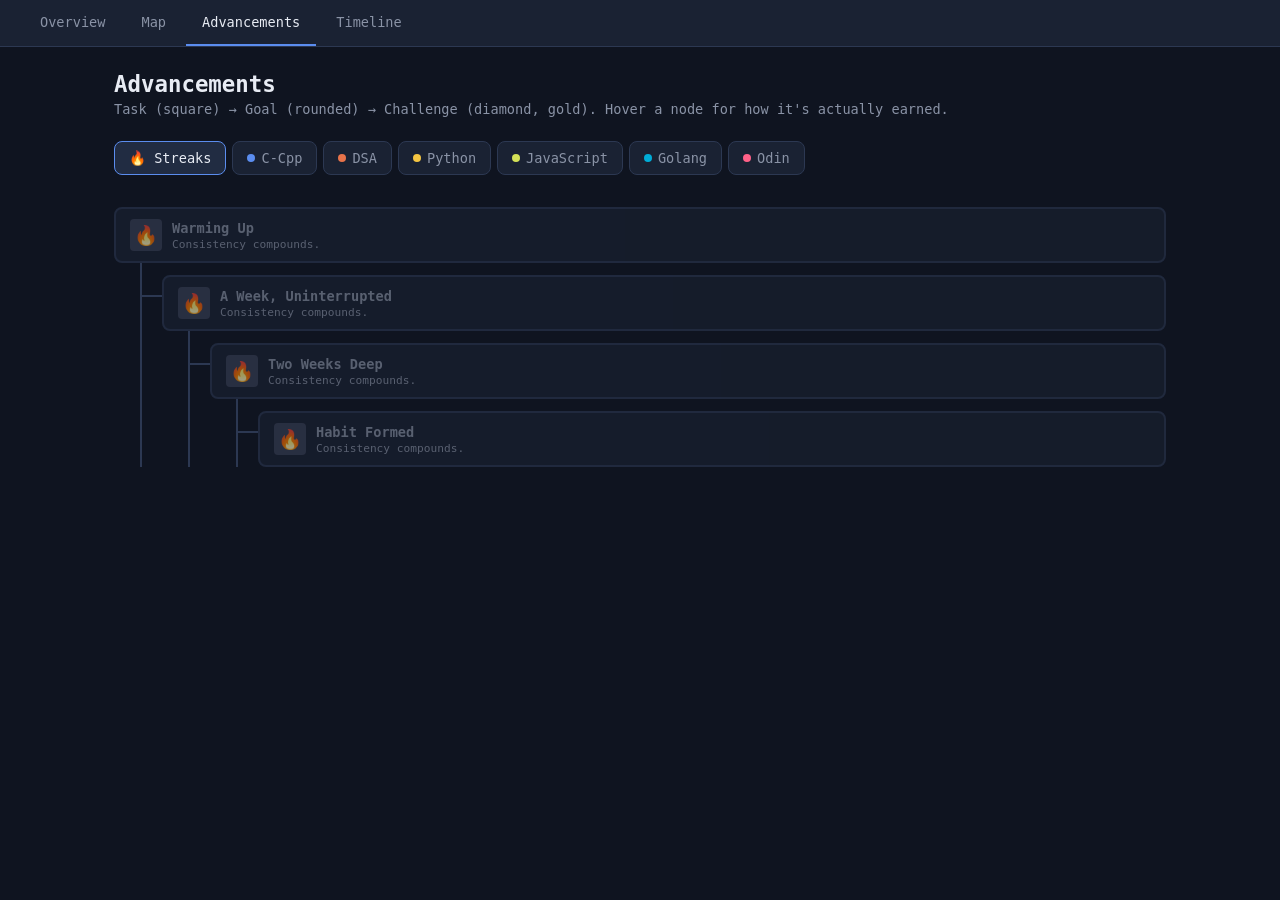
==== advancements.html @ 9daacef7 "Initial dashboard: XP/levels, advancements, streak, roadmap map, PWA" ====
<!doctype html>
<html lang="en">
<head>
<meta charset="utf-8">
<meta name="viewport" content="width=device-width, initial-scale=1">
<title>Advancements — Learning Roadmap</title>
<link rel="stylesheet" href="style.css">
<link rel="manifest" href="manifest.json">
<meta name="theme-color" content="#0f1420">
<link rel="apple-touch-icon" href="icons/icon-192.png">
</head>
<body>
  <main>
    <h1>Advancements</h1>
    <div class="sub">Task (square) → Goal (rounded) → Challenge (diamond, gold).
      Hover a node for how it's actually earned.</div>

    <div class="tab-strip" id="tabs"></div>
    <div id="lane-view"></div>
  </main>

  <script src="nav.js"></script>
  <script>
    renderNav("advancements.html");

    const TIER_FRAME = { task: "square", goal: "rounded", challenge: "diamond" };

    function iconFor(n) {
      if (n.id.includes("checkpoint")) return "🏛️";
      if (n.id.startsWith("streak-")) return "🔥";
      if (n.tier === "task") return "🥾";
      if (n.tier === "goal") return "🧭";
      return "💎";
    }

    function nodeEl(n) {
      const el = document.createElement("div");
      el.className = `adv-node tier-${n.tier} ${n.earned ? "earned" : "locked"}`;
      el.setAttribute("data-tooltip", n.tooltip);
      el.innerHTML = `
        <div class="icon">${iconFor(n)}</div>
        <div>
          <div class="title">${n.label}</div>
          <div class="detail">${n.flavor}</div>
        </div>
      `;
      return el;
    }

    function renderTree(node, childrenMap) {
      const wrap = document.createElement("div");
      wrap.className = "tree-node-wrap";
      wrap.appendChild(nodeEl(node));
      const kids = childrenMap[node.id] || [];
      if (kids.length) {
        const container = document.createElement("div");
        container.className = "tree-children";
        for (const k of kids) {
          const row = document.createElement("div");
          row.className = "tree-child-row";
          row.appendChild(renderTree(k, childrenMap));
          container.appendChild(row);
        }
        wrap.appendChild(container);
      }
      return wrap;
    }

    function buildChildrenMap(nodes) {
      const map = {};
      for (const n of nodes) {
        if (n.parent) {
          (map[n.parent] = map[n.parent] || []).push(n);
        }
      }
      return map;
    }

    loadProgress().then((data) => {
      const lanes = { Streaks: data.advancements.filter((n) => n.subject === null) };
      for (const subject of Object.keys(data.subjects)) {
        lanes[subject] = data.advancements.filter((n) => n.subject === subject);
      }

      const tabsEl = document.getElementById("tabs");
      const laneView = document.getElementById("lane-view");
      const laneNames = Object.keys(lanes);

      function showLane(name) {
        [...tabsEl.children].forEach((t) => t.classList.toggle("active", t.dataset.lane === name));
        laneView.innerHTML = "";
        const nodes = lanes[name];
        const childrenMap = buildChildrenMap(nodes);
        const root = nodes.find((n) => !n.parent);
        if (!root) {
          laneView.innerHTML = '<div class="empty">Nothing here yet.</div>';
          return;
        }
        const tree = document.createElement("div");
        tree.className = "tree-root";
        tree.appendChild(renderTree(root, childrenMap));
        laneView.appendChild(tree);
      }

      for (const name of laneNames) {
        const tab = document.createElement("button");
        tab.className = "tab";
        tab.dataset.lane = name;
        const color = SUBJECT_COLOR[name] ? `style="--dot:${SUBJECT_COLOR[name]}"` : "";
        tab.innerHTML = name === "Streaks"
          ? "🔥 Streaks"
          : `<span class="tab-dot" ${color}></span>${name}`;
        tab.addEventListener("click", () => showLane(name));
        tabsEl.appendChild(tab);
      }

      showLane(laneNames[0]);
    });
  </script>
</body>
</html>
---- style.css ----
:root {
  --bg: #0f1420;
  --panel: #1a2233;
  --panel2: #212c42;
  --text: #e8ecf4;
  --muted: #8a93a6;
  --accent: #5b8def;
  --gold: #e8b93e;
  --green: #4caf7d;
  --border: #2c3852;

  --c-cpp: #5b8def;
  --c-dsa: #e8734a;
  --c-python: #f4c542;
  --c-javascript: #d4e157;
  --c-golang: #00acd7;
  --c-odin: #ff6188;
}

* { box-sizing: border-box; }

body {
  margin: 0;
  background: var(--bg);
  color: var(--text);
  font-family: ui-monospace, "SF Mono", Consolas, monospace;
}

main {
  max-width: 1100px;
  margin: 0 auto;
  padding: 24px;
}

h1 { font-size: 1.4rem; margin: 0 0 4px; }
h2 { font-size: 1rem; color: var(--muted); text-transform: uppercase; letter-spacing: 0.06em; margin-bottom: 12px; }
.sub { color: var(--muted); margin-bottom: 24px; font-size: 0.85rem; }
section { margin-bottom: 28px; }
.empty { color: var(--muted); font-style: italic; }

/* ---- nav ---- */
nav {
  background: var(--panel);
  border-bottom: 1px solid var(--border);
  display: flex;
  gap: 4px;
  padding: 0 24px;
}
nav a {
  color: var(--muted);
  text-decoration: none;
  padding: 14px 16px;
  font-size: 0.85rem;
  border-bottom: 2px solid transparent;
}
nav a:hover { color: var(--text); }
nav a.active { color: var(--text); border-bottom-color: var(--accent); }

/* ---- overview cards ---- */
.top { display: flex; gap: 16px; flex-wrap: wrap; margin-bottom: 24px; }
.card {
  background: var(--panel);
  border: 1px solid var(--border);
  border-radius: 10px;
  padding: 16px 20px;
  flex: 1;
  min-width: 180px;
}
.card .label { color: var(--muted); font-size: 0.75rem; text-transform: uppercase; letter-spacing: 0.05em; }
.card .value { font-size: 1.8rem; font-weight: bold; margin-top: 4px; }
.level-value { color: var(--gold); }
.streak-value { color: #ff8a5b; }

.xp-bar-wrap { background: var(--panel2); border-radius: 8px; height: 14px; overflow: hidden; margin-top: 8px; }
.xp-bar { height: 100%; background: linear-gradient(90deg, var(--accent), var(--gold)); transition: width 0.4s ease; }

.map-grid { display: grid; grid-template-columns: repeat(auto-fit, minmax(220px, 1fr)); gap: 12px; }
.subject-card { background: var(--panel); border: 1px solid var(--border); border-radius: 10px; padding: 14px 16px; border-left: 4px solid var(--subject-color, var(--border)); }
.subject-card.finished { border-color: var(--green); }
.subject-name { font-weight: bold; display: flex; justify-content: space-between; align-items: center; }
.subject-name .check { color: var(--green); }
.subject-phase { color: var(--muted); font-size: 0.85rem; margin: 4px 0 8px; }
.phase-track { display: flex; gap: 3px; }
.phase-dot { flex: 1; height: 8px; border-radius: 3px; background: var(--panel2); }
.phase-dot.filled { background: var(--accent); }
.phase-dot.finished { background: var(--green); }

/* ---- advancements: tabs ---- */
.tab-strip { display: flex; gap: 6px; flex-wrap: wrap; margin-bottom: 24px; }
.tab {
  background: var(--panel);
  border: 1px solid var(--border);
  color: var(--muted);
  border-radius: 8px;
  padding: 8px 14px;
  font-family: inherit;
  font-size: 0.85rem;
  cursor: pointer;
  display: flex;
  align-items: center;
  gap: 6px;
}
.tab:hover { color: var(--text); }
.tab.active { color: var(--text); border-color: var(--accent); background: var(--panel2); }
.tab-dot { width: 8px; height: 8px; border-radius: 50%; background: var(--dot, var(--muted)); }

/* ---- advancements: elbow-branching tree ---- */
.tree-root { padding: 8px 0; }
.tree-node-wrap { display: flex; flex-direction: column; }
.tree-children {
  margin-left: 26px;
  padding-left: 20px;
  padding-top: 12px;
  border-left: 2px solid var(--border);
  display: flex;
  flex-direction: column;
  gap: 12px;
}
.tree-child-row { position: relative; }
.tree-child-row::before {
  content: "";
  position: absolute;
  left: -20px;
  top: 20px;
  width: 20px;
  height: 2px;
  background: var(--border);
}

.adv-node {
  display: inline-flex;
  align-items: center;
  gap: 10px;
  background: var(--panel);
  border-radius: 8px;
  padding: 10px 14px;
  min-width: 220px;
  position: relative;
}
.adv-node .icon {
  width: 32px; height: 32px; flex: none;
  display: flex; align-items: center; justify-content: center;
  font-size: 1.2rem;
}
.adv-node.tier-task .icon { background: #3a4258; border-radius: 4px; }
.adv-node.tier-goal .icon { background: #2c3f66; border-radius: 10px; }
.adv-node.tier-challenge .icon { background: #4a3a1c; border-radius: 4px; }
.adv-node.earned.tier-task { border: 2px solid #7d8aa8; }
.adv-node.earned.tier-goal { border: 2px solid var(--accent); }
.adv-node.earned.tier-challenge { border: 2px solid var(--gold); box-shadow: 0 0 12px rgba(232, 185, 62, 0.35); }
.adv-node.locked { border: 2px solid var(--border); opacity: 0.6; }
.adv-node.locked .title { color: var(--muted); }
.adv-node .title { font-size: 0.85rem; font-weight: bold; }
.adv-node .detail { font-size: 0.7rem; color: var(--muted); max-width: 220px; margin-top: 2px; }

/* CSS-only hover tooltip: the factual "how earned" / requirement text */
.adv-node[data-tooltip] { cursor: default; }
.adv-node[data-tooltip]::after {
  content: attr(data-tooltip);
  position: absolute;
  bottom: calc(100% + 10px);
  left: 0;
  background: #14192a;
  border: 1px solid var(--border);
  color: var(--text);
  font-size: 0.75rem;
  padding: 8px 12px;
  border-radius: 6px;
  width: max-content;
  max-width: 260px;
  white-space: normal;
  opacity: 0;
  pointer-events: none;
  transform: translateY(4px);
  transition: opacity 0.15s ease, transform 0.15s ease;
  z-index: 10;
  box-shadow: 0 6px 16px rgba(0, 0, 0, 0.4);
}
.adv-node[data-tooltip]::before {
  content: "";
  position: absolute;
  bottom: calc(100% + 4px);
  left: 16px;
  border: 6px solid transparent;
  border-top-color: #14192a;
  opacity: 0;
  pointer-events: none;
  transition: opacity 0.15s ease;
  z-index: 10;
}
.adv-node[data-tooltip]:hover::after,
.adv-node[data-tooltip]:hover::before {
  opacity: 1;
  transform: translateY(0);
}

/* ---- timeline ---- */
.timeline { border-left: 2px solid var(--border); padding-left: 20px; }
.timeline-item { margin-bottom: 18px; position: relative; }
.timeline-item::before {
  content: "";
  position: absolute; left: -25px; top: 4px;
  width: 10px; height: 10px; border-radius: 50%;
  background: var(--dot-color, var(--muted));
}
.timeline-date { color: var(--muted); font-size: 0.75rem; }
.timeline-detail { font-size: 0.9rem; margin-top: 2px; }
.timeline-subject { font-weight: bold; }

/* ---- mermaid map page ---- */
.mermaid-wrap { background: var(--panel); border: 1px solid var(--border); border-radius: 10px; padding: 20px; overflow-x: auto; }

footer { color: var(--muted); font-size: 0.75rem; margin: 32px 0; }
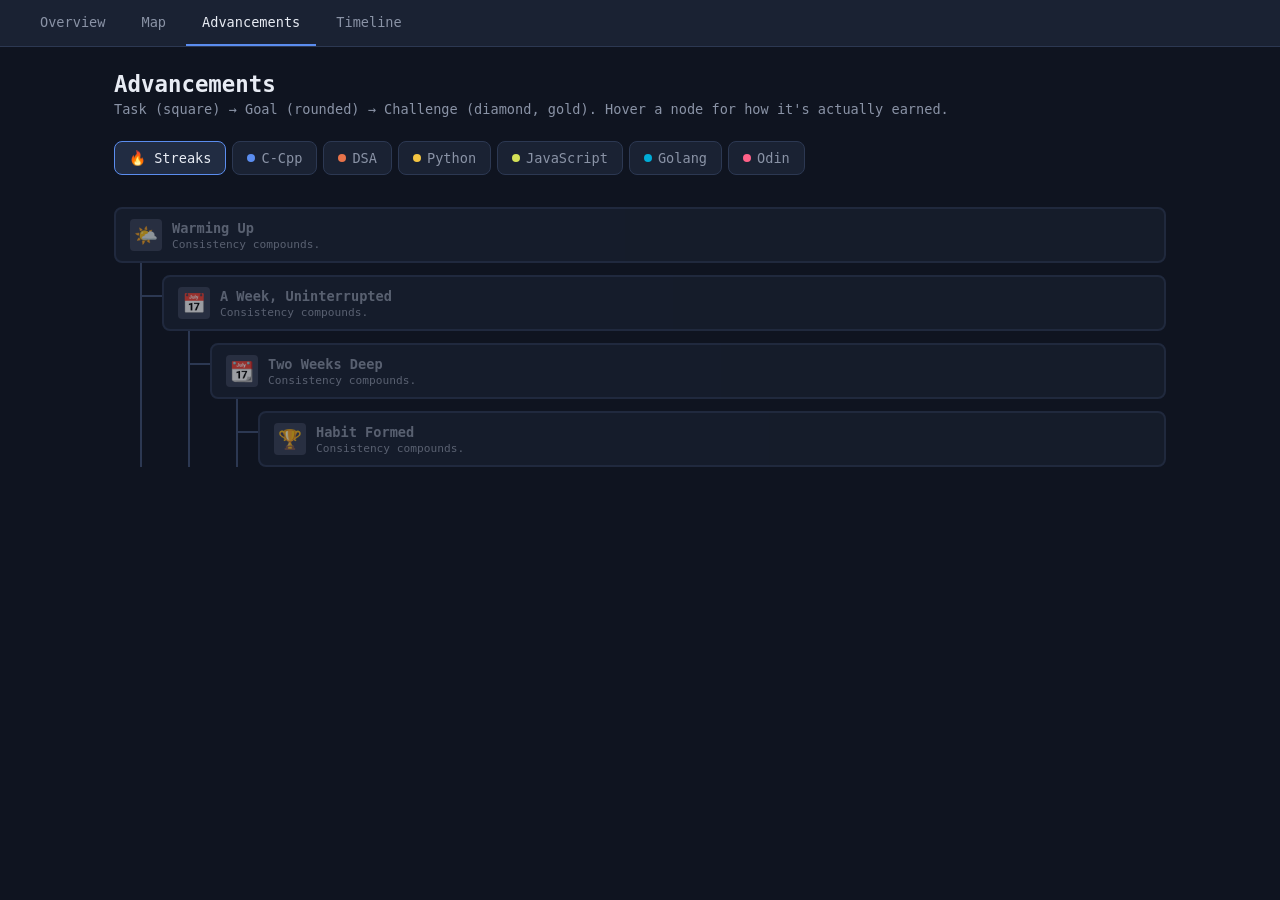
==== commit e91504a3: "Per-node icons for advancements, not a repeated tier glyph" ====
--- a/advancements.html
+++ b/advancements.html
@@ -23,22 +23,12 @@
   <script>
     renderNav("advancements.html");
 
-    const TIER_FRAME = { task: "square", goal: "rounded", challenge: "diamond" };
-
-    function iconFor(n) {
-      if (n.id.includes("checkpoint")) return "🏛️";
-      if (n.id.startsWith("streak-")) return "🔥";
-      if (n.tier === "task") return "🥾";
-      if (n.tier === "goal") return "🧭";
-      return "💎";
-    }
-
     function nodeEl(n) {
       const el = document.createElement("div");
       el.className = `adv-node tier-${n.tier} ${n.earned ? "earned" : "locked"}`;
       el.setAttribute("data-tooltip", n.tooltip);
       el.innerHTML = `
-        <div class="icon">${iconFor(n)}</div>
+        <div class="icon">${n.icon}</div>
         <div>
           <div class="title">${n.label}</div>
           <div class="detail">${n.flavor}</div>
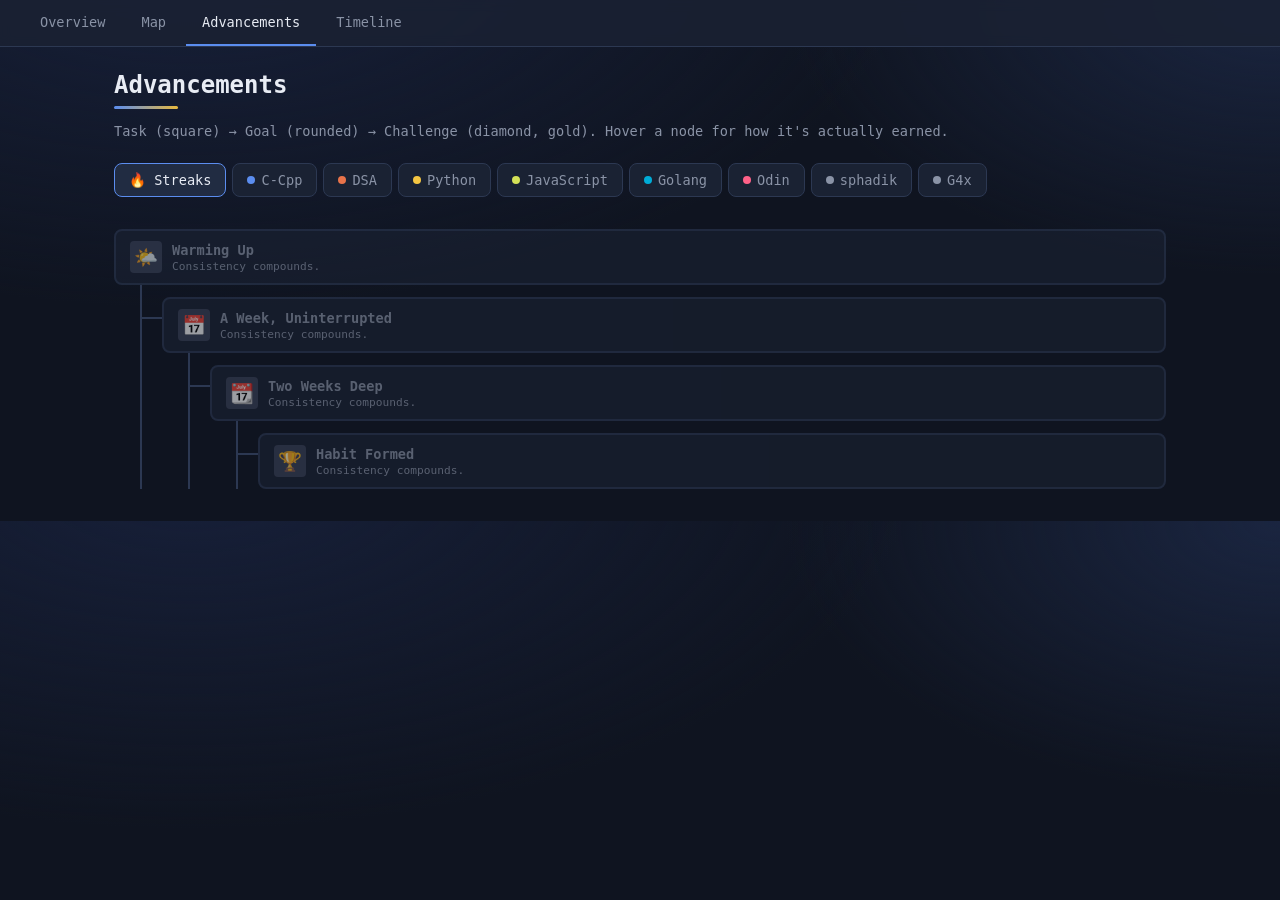
==== commit 7622c06b: "Responsive + visual polish pass: hover states, gradients, mobile breakpoint, favicon" ====
--- a/advancements.html
+++ b/advancements.html
@@ -8,6 +8,7 @@
 <link rel="manifest" href="manifest.json">
 <meta name="theme-color" content="#0f1420">
 <link rel="apple-touch-icon" href="icons/icon-192.png">
+<link rel="icon" href="data:image/svg+xml,<svg xmlns=%27http://www.w3.org/2000/svg%27 viewBox=%270 0 100 100%27><text y=%27.9em%27 font-size=%2790%27>%F0%9F%8E%AE</text></svg>">
 </head>
 <body>
   <main>
--- a/style.css
+++ b/style.css
@@ -17,13 +17,17 @@
   --c-odin: #ff6188;
 }
 
-* { box-sizing: border-box; }
+*, *::before, *::after { box-sizing: border-box; }
 
 body {
   margin: 0;
-  background: var(--bg);
+  background:
+    radial-gradient(1200px 600px at 15% -10%, #17203a 0%, transparent 60%),
+    radial-gradient(900px 500px at 100% 0%, #1a2540 0%, transparent 55%),
+    var(--bg);
   color: var(--text);
   font-family: ui-monospace, "SF Mono", Consolas, monospace;
+  -webkit-font-smoothing: antialiased;
 }
 
 main {
@@ -32,19 +36,38 @@
   padding: 24px;
 }
 
-h1 { font-size: 1.4rem; margin: 0 0 4px; }
+h1 {
+  font-size: 1.5rem;
+  margin: 0 0 4px;
+  position: relative;
+  padding-bottom: 10px;
+}
+h1::after {
+  content: "";
+  position: absolute;
+  left: 0; bottom: 0;
+  width: 64px; height: 3px;
+  border-radius: 2px;
+  background: linear-gradient(90deg, var(--accent), var(--gold));
+}
 h2 { font-size: 1rem; color: var(--muted); text-transform: uppercase; letter-spacing: 0.06em; margin-bottom: 12px; }
-.sub { color: var(--muted); margin-bottom: 24px; font-size: 0.85rem; }
+.sub { color: var(--muted); margin: 14px 0 24px; font-size: 0.85rem; }
 section { margin-bottom: 28px; }
 .empty { color: var(--muted); font-style: italic; }
 
 /* ---- nav ---- */
 nav {
-  background: var(--panel);
+  background: rgba(26, 34, 51, 0.85);
+  backdrop-filter: blur(6px);
   border-bottom: 1px solid var(--border);
   display: flex;
   gap: 4px;
   padding: 0 24px;
+  overflow-x: auto;
+  flex-wrap: nowrap;
+  position: sticky;
+  top: 0;
+  z-index: 20;
 }
 nav a {
   color: var(--muted);
@@ -52,6 +75,8 @@
   padding: 14px 16px;
   font-size: 0.85rem;
   border-bottom: 2px solid transparent;
+  white-space: nowrap;
+  transition: color 0.15s ease, border-color 0.15s ease;
 }
 nav a:hover { color: var(--text); }
 nav a.active { color: var(--text); border-bottom-color: var(--accent); }
@@ -61,10 +86,17 @@
 .card {
   background: var(--panel);
   border: 1px solid var(--border);
-  border-radius: 10px;
+  border-radius: 12px;
   padding: 16px 20px;
   flex: 1;
   min-width: 180px;
+  box-shadow: 0 1px 0 rgba(255, 255, 255, 0.03) inset, 0 4px 12px rgba(0, 0, 0, 0.2);
+  transition: transform 0.15s ease, box-shadow 0.15s ease, border-color 0.15s ease;
+}
+.card:hover {
+  transform: translateY(-2px);
+  border-color: var(--accent);
+  box-shadow: 0 8px 20px rgba(0, 0, 0, 0.35);
 }
 .card .label { color: var(--muted); font-size: 0.75rem; text-transform: uppercase; letter-spacing: 0.05em; }
 .card .value { font-size: 1.8rem; font-weight: bold; margin-top: 4px; }
@@ -75,7 +107,15 @@
 .xp-bar { height: 100%; background: linear-gradient(90deg, var(--accent), var(--gold)); transition: width 0.4s ease; }
 
 .map-grid { display: grid; grid-template-columns: repeat(auto-fit, minmax(220px, 1fr)); gap: 12px; }
-.subject-card { background: var(--panel); border: 1px solid var(--border); border-radius: 10px; padding: 14px 16px; border-left: 4px solid var(--subject-color, var(--border)); }
+.subject-card {
+  background: var(--panel);
+  border: 1px solid var(--border);
+  border-radius: 12px;
+  padding: 14px 16px;
+  border-left: 4px solid var(--subject-color, var(--border));
+  transition: transform 0.15s ease, box-shadow 0.15s ease;
+}
+.subject-card:hover { transform: translateY(-2px); box-shadow: 0 8px 20px rgba(0, 0, 0, 0.3); }
 .subject-card.finished { border-color: var(--green); }
 .subject-name { font-weight: bold; display: flex; justify-content: space-between; align-items: center; }
 .subject-name .check { color: var(--green); }
@@ -100,12 +140,13 @@
   align-items: center;
   gap: 6px;
 }
-.tab:hover { color: var(--text); }
+.tab { transition: color 0.15s ease, border-color 0.15s ease, transform 0.15s ease; }
+.tab:hover { color: var(--text); transform: translateY(-1px); }
 .tab.active { color: var(--text); border-color: var(--accent); background: var(--panel2); }
 .tab-dot { width: 8px; height: 8px; border-radius: 50%; background: var(--dot, var(--muted)); }
 
 /* ---- advancements: elbow-branching tree ---- */
-.tree-root { padding: 8px 0; }
+.tree-root { padding: 8px 0; overflow-x: auto; }
 .tree-node-wrap { display: flex; flex-direction: column; }
 .tree-children {
   margin-left: 26px;
@@ -136,7 +177,9 @@
   padding: 10px 14px;
   min-width: 220px;
   position: relative;
-}
+  transition: transform 0.15s ease, box-shadow 0.15s ease;
+}
+.adv-node:hover { transform: translateY(-2px); box-shadow: 0 6px 16px rgba(0, 0, 0, 0.3); }
 .adv-node .icon {
   width: 32px; height: 32px; flex: none;
   display: flex; align-items: center; justify-content: center;
@@ -211,3 +254,31 @@
 .mermaid-wrap { background: var(--panel); border: 1px solid var(--border); border-radius: 10px; padding: 20px; overflow-x: auto; }
 
 footer { color: var(--muted); font-size: 0.75rem; margin: 32px 0; }
+
+/* ---- responsive ---- */
+@media (max-width: 640px) {
+  main { padding: 16px; }
+  nav { padding: 0 12px; }
+  nav a { padding: 12px 10px; font-size: 0.8rem; }
+
+  h1 { font-size: 1.25rem; }
+  .sub { font-size: 0.8rem; }
+
+  .card { min-width: 140px; padding: 14px 16px; }
+  .card .value { font-size: 1.5rem; }
+
+  .mermaid-wrap { padding: 10px; }
+
+  .adv-node { min-width: 0; padding: 8px 10px; }
+  .adv-node .detail { max-width: 160px; }
+  .tree-children {
+    margin-left: 14px;
+    padding-left: 10px;
+    padding-top: 10px;
+    gap: 8px;
+  }
+  .tree-child-row::before { left: -10px; width: 10px; }
+
+  .timeline { padding-left: 16px; }
+  .timeline-item::before { left: -21px; }
+}
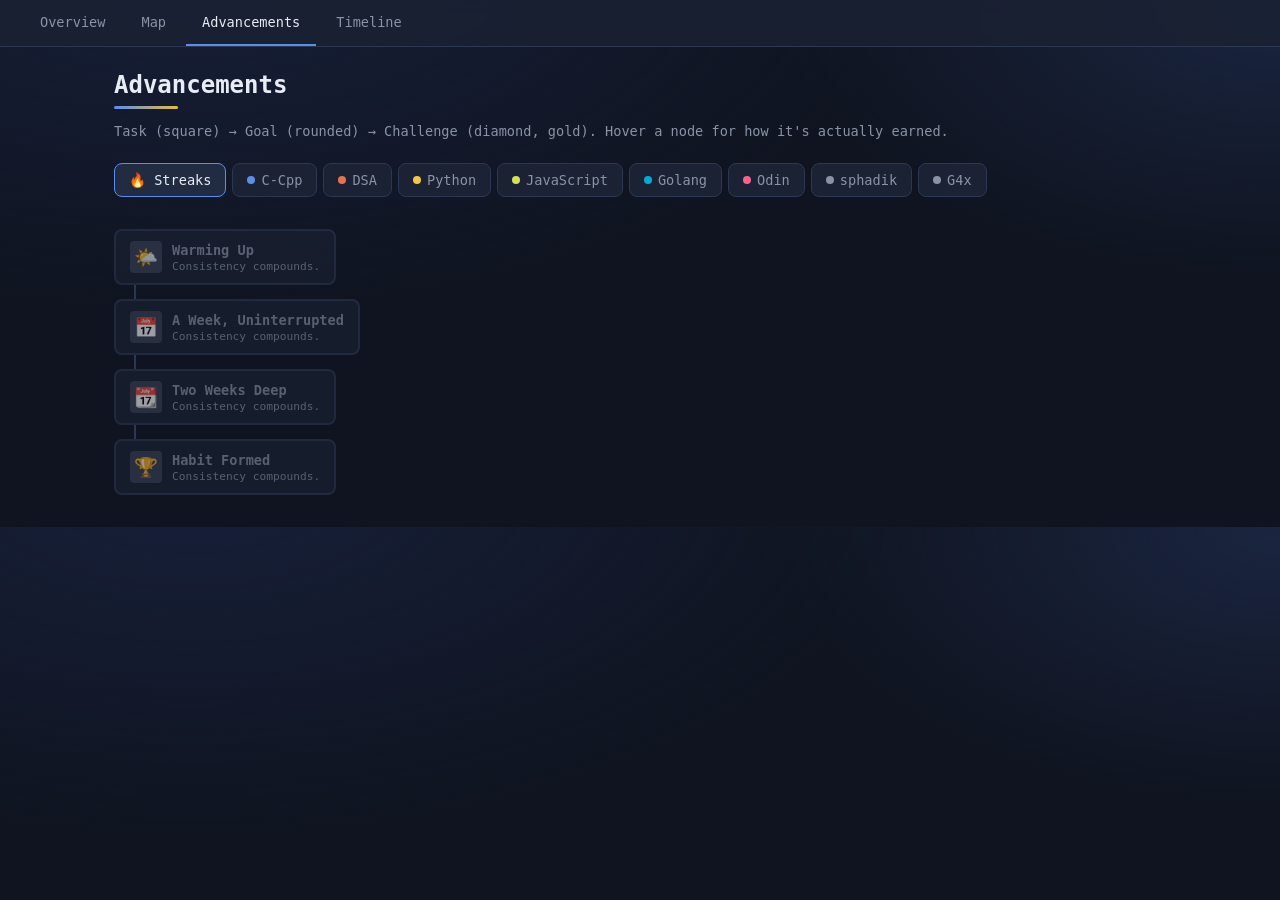
==== commit 1d11ab35: "Fix advancement tree: only indent at real forks, straight chains flow down" ====
--- a/advancements.html
+++ b/advancements.html
@@ -38,23 +38,38 @@
       return el;
     }
 
-    function renderTree(node, childrenMap) {
-      const wrap = document.createElement("div");
-      wrap.className = "tree-node-wrap";
-      wrap.appendChild(nodeEl(node));
-      const kids = childrenMap[node.id] || [];
-      if (kids.length) {
-        const container = document.createElement("div");
-        container.className = "tree-children";
-        for (const k of kids) {
-          const row = document.createElement("div");
-          row.className = "tree-child-row";
-          row.appendChild(renderTree(k, childrenMap));
-          container.appendChild(row);
+    // A plain sequence (each node has exactly one child) flows straight down with
+    // no added indent — indentation is reserved for actual forks (2+ children), so
+    // a long linear phase chain (e.g. JavaScript's Ph0-9, no cross-folder jump of
+    // its own) doesn't stair-step sideways for no reason.
+    function renderChain(startNode, childrenMap) {
+      const col = document.createElement("div");
+      col.className = "chain-col";
+      let cursor = startNode;
+      while (cursor) {
+        col.appendChild(nodeEl(cursor));
+        const kids = childrenMap[cursor.id] || [];
+        if (kids.length === 0) {
+          cursor = null;
+        } else if (kids.length === 1) {
+          const link = document.createElement("div");
+          link.className = "chain-link";
+          col.appendChild(link);
+          cursor = kids[0];
+        } else {
+          const fork = document.createElement("div");
+          fork.className = "tree-children";
+          for (const k of kids) {
+            const row = document.createElement("div");
+            row.className = "tree-child-row";
+            row.appendChild(renderChain(k, childrenMap));
+            fork.appendChild(row);
+          }
+          col.appendChild(fork);
+          cursor = null;
         }
-        wrap.appendChild(container);
       }
-      return wrap;
+      return col;
     }
 
     function buildChildrenMap(nodes) {
@@ -89,7 +104,7 @@
         }
         const tree = document.createElement("div");
         tree.className = "tree-root";
-        tree.appendChild(renderTree(root, childrenMap));
+        tree.appendChild(renderChain(root, childrenMap));
         laneView.appendChild(tree);
       }
 
--- a/style.css
+++ b/style.css
@@ -147,7 +147,10 @@
 
 /* ---- advancements: elbow-branching tree ---- */
 .tree-root { padding: 8px 0; overflow-x: auto; }
-.tree-node-wrap { display: flex; flex-direction: column; }
+/* A plain sequence: nodes stack straight down, joined by a short vertical link —
+   no indent. Indentation (.tree-children below) only happens at a real fork. */
+.chain-col { display: flex; flex-direction: column; align-items: flex-start; }
+.chain-link { width: 2px; height: 14px; background: var(--border); margin-left: 20px; }
 .tree-children {
   margin-left: 26px;
   padding-left: 20px;
